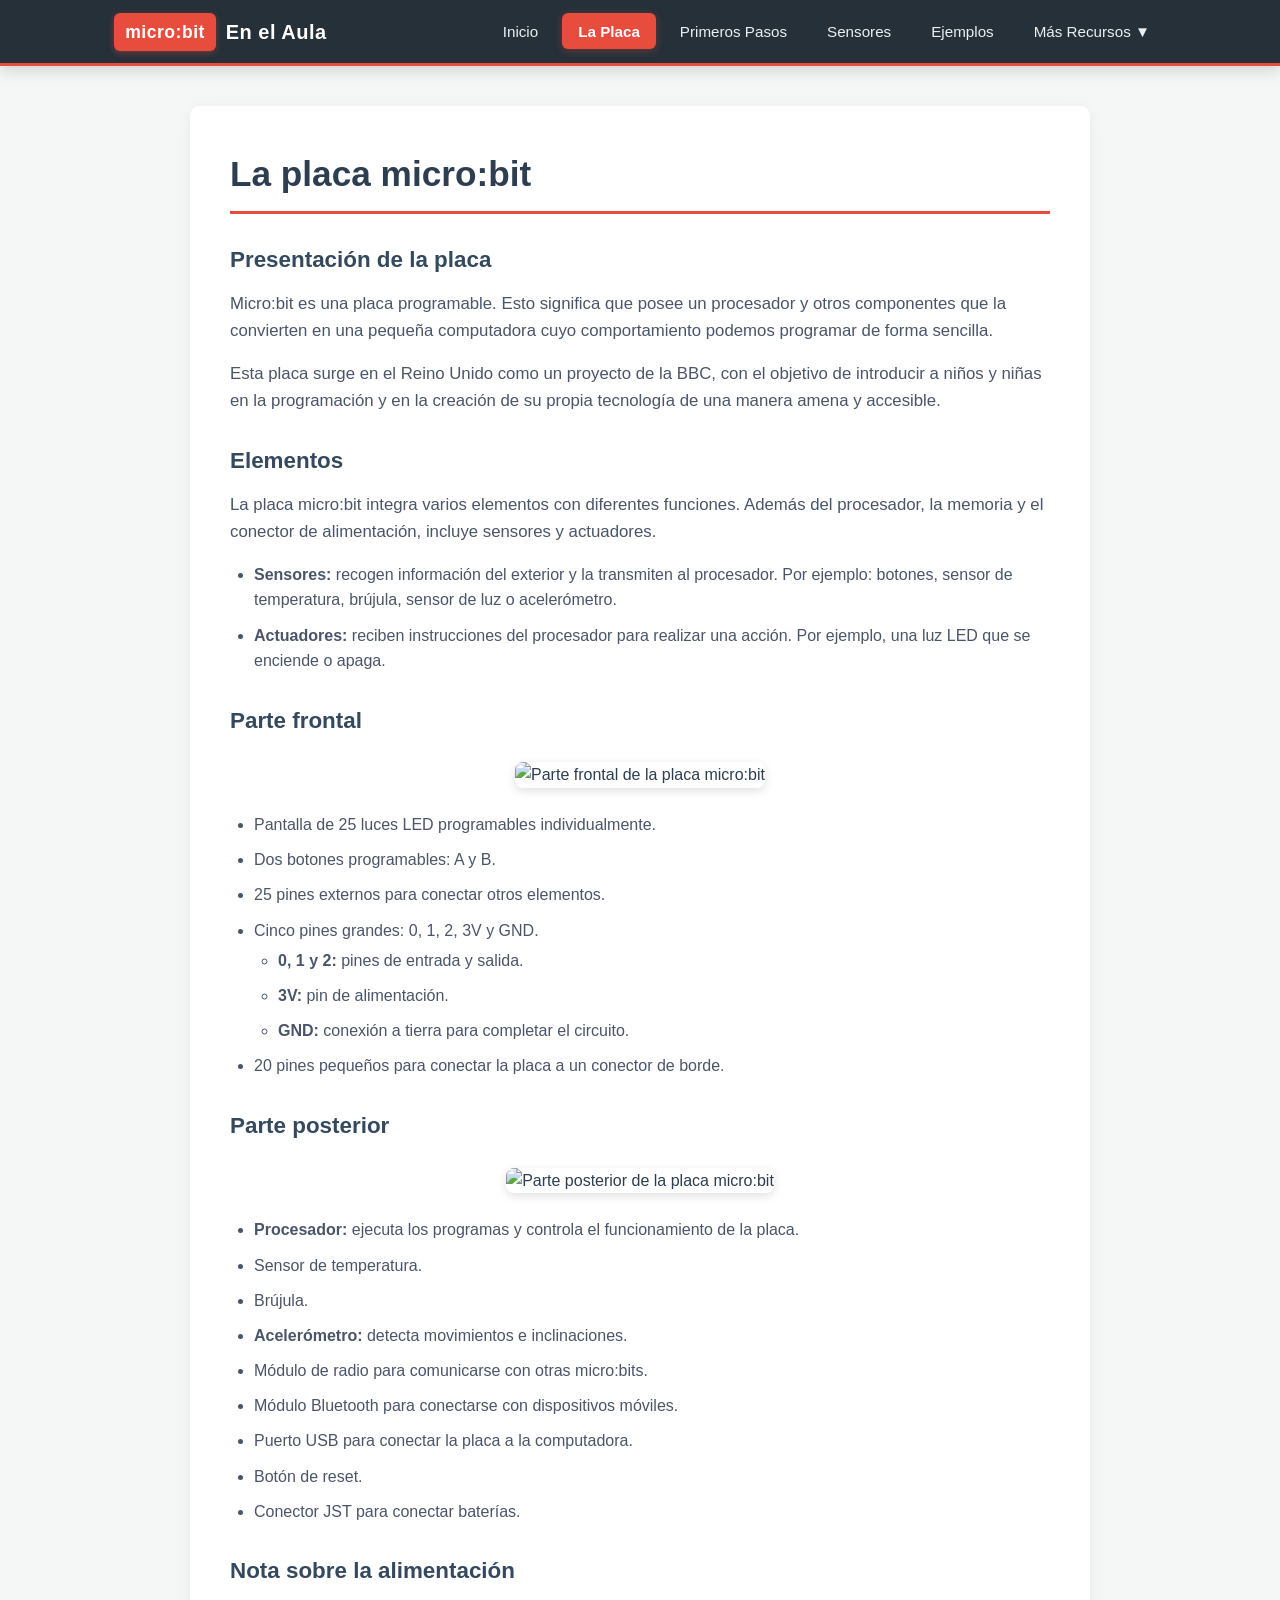
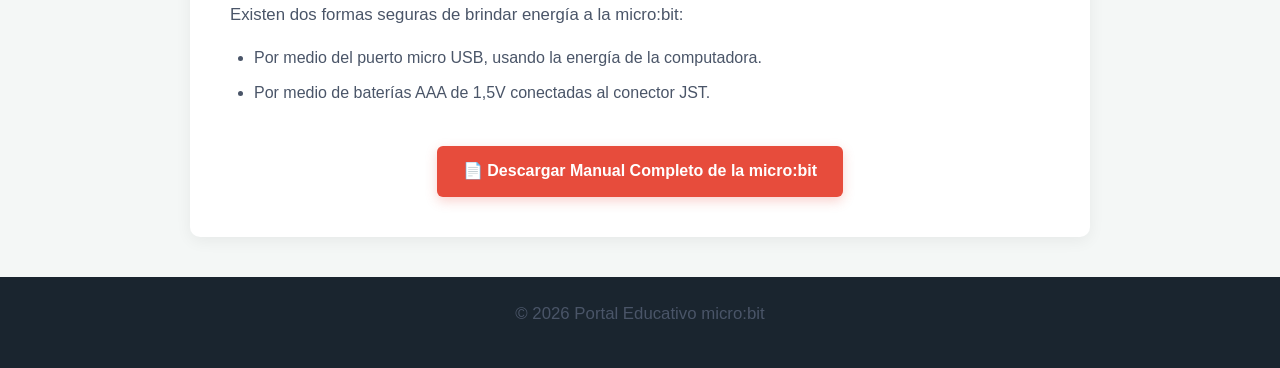
==== la_placa_microbit.html @ 430acf1c "Add files via upload" ====
<!DOCTYPE html>
<html lang="es">
<head>
  <meta charset="UTF-8">
  <meta name="viewport" content="width=device-width, initial-scale=1.0">
  <title>La placa micro:bit | EduPortal</title>
  <!-- Enlace a la hoja de estilos externa e independiente -->
  <link rel="stylesheet" href="estilos.css">
</head>
<body>

  <!-- Navegación Principal -->
  <header>
    <nav class="navbar">
      <a href="index.html" class="logo-container">
        <span class="logo-badge">micro:bit</span>
        <span class="logo-text">En el Aula</span>
      </a>
      <ul class="nav-menu">
        <li><a href="index.html" class="nav-link">Inicio</a></li>
        <li><a href="la_placa_microbit.html" class="nav-link active">La Placa</a></li>
        <li><a href="primeros_pasos.html" class="nav-link">Primeros Pasos</a></li>
        <li><a href="utilizando_sensores.html" class="nav-link">Sensores</a></li>
        <li><a href="ejemplos_sensores.html" class="nav-link">Ejemplos</a></li>
        <li class="dropdown">
          <a href="#" class="nav-link">Más Recursos ▼</a>
          <ul class="dropdown-menu">
            <li><a href="https://ceibal.edu.uy/plataformas-y-programas/microbit/fichas/" target="_blank" class="dropdown-item">Fichas Didácticas</a></li>
            <li><a href="https://ceibal.edu.uy/plataformas-y-programas/microbit/manuales/" target="_blank" class="dropdown-item">Manuales Ceibal</a></li>
            <li><a href="https://makecode.microbit.org/" target="_blank" class="dropdown-item">MakeCode Editor</a></li>
          </ul>
        </li>
      </ul>
    </nav>
  </header>

  <!-- Contenido de la Página -->
  <main class="container">
    <article class="content-card">
      <h1>La placa micro:bit</h1>

      <section>
        <h2>Presentación de la placa</h2>
        <p>
          Micro:bit es una placa programable. Esto significa que posee un procesador
          y otros componentes que la convierten en una pequeña computadora cuyo
          comportamiento podemos programar de forma sencilla.
        </p>
        <p>
          Esta placa surge en el Reino Unido como un proyecto de la BBC, con el
          objetivo de introducir a niños y niñas en la programación y en la creación
          de su propia tecnología de una manera amena y accesible.
        </p>
      </section>

      <section>
        <h2>Elementos</h2>
        <p>
          La placa micro:bit integra varios elementos con diferentes funciones.
          Además del procesador, la memoria y el conector de alimentación, incluye
          sensores y actuadores.
        </p>
        <ul class="feature-list">
          <li>
            <strong>Sensores:</strong> recogen información del exterior y la transmiten
            al procesador. Por ejemplo: botones, sensor de temperatura, brújula,
            sensor de luz o acelerómetro.
          </li>
          <li>
            <strong>Actuadores:</strong> reciben instrucciones del procesador para
            realizar una acción. Por ejemplo, una luz LED que se enciende o apaga.
          </li>
        </ul>
      </section>

      <section>
        <h2>Parte frontal</h2>
        <div class="img-wrapper">
          <img src="../imagenes/la_placa_microbit_1.png" alt="Parte frontal de la placa micro:bit" class="responsive-img">
        </div>
        <ul class="feature-list">
          <li>Pantalla de 25 luces LED programables individualmente.</li>
          <li>Dos botones programables: A y B.</li>
          <li>25 pines externos para conectar otros elementos.</li>
          <li>
            Cinco pines grandes: 0, 1, 2, 3V y GND.
            <ul class="sub-list">
              <li><strong>0, 1 y 2:</strong> pines de entrada y salida.</li>
              <li><strong>3V:</strong> pin de alimentación.</li>
              <li><strong>GND:</strong> conexión a tierra para completar el circuito.</li>
            </ul>
          </li>
          <li>20 pines pequeños para conectar la placa a un conector de borde.</li>
        </ul>
      </section>

      <section>
        <h2>Parte posterior</h2>
        <div class="img-wrapper">
          <img src="../imagenes/la_placa_microbit_2.png" alt="Parte posterior de la placa micro:bit" class="responsive-img">
        </div>
        <ul class="feature-list">
          <li><strong>Procesador:</strong> ejecuta los programas y controla el funcionamiento de la placa.</li>
          <li>Sensor de temperatura.</li>
          <li>Brújula.</li>
          <li><strong>Acelerómetro:</strong> detecta movimientos e inclinaciones.</li>
          <li>Módulo de radio para comunicarse con otras micro:bits.</li>
          <li>Módulo Bluetooth para conectarse con dispositivos móviles.</li>
          <li>Puerto USB para conectar la placa a la computadora.</li>
          <li>Botón de reset.</li>
          <li>Conector JST para conectar baterías.</li>
        </ul>
      </section>

      <section>
        <h2>Nota sobre la alimentación</h2>
        <p>Existen dos formas seguras de brindar energía a la micro:bit:</p>
        <ul class="feature-list">
          <li>Por medio del puerto micro USB, usando la energía de la computadora.</li>
          <li>Por medio de baterías AAA de 1,5V conectadas al conector JST.</li>
        </ul>
      </section>

      <div class="action-box">
        <a href="https://documentos.ceibal.edu.uy/portal/2024/12/Micro_manual-1_La-placa-programable.pdf" target="_blank" class="btn-primary">
          📄 Descargar Manual Completo de la micro:bit
        </a>
      </div>
    </article>
  </main>

  <!-- Pie de página -->
  <footer>
    <p>&copy; 2026 Portal Educativo micro:bit</p>
  </footer>

</body>
</html>
---- estilos.css ----
/* ==========================================================================
   Estilos Generales
   ========================================================================== */
* {
  box-sizing: border-box;
  margin: 0;
  padding: 0;
}

body {
  font-family: 'Segoe UI', Tahoma, Geneva, Verdana, sans-serif;
  line-height: 1.6;
  color: #2c3e50;
  background-color: #f4f7f6;
  display: flex;
  flex-direction: column;
  min-height: 100vh;
}

/* ==========================================================================
   Navegación / Header (Optimizado para resaltar la barra)
   ========================================================================== */
header {
  background-color: rgba(26, 37, 47, 0.95);
  backdrop-filter: blur(8px); /* Efecto cristalino al hacer scroll */
  box-shadow: 0 4px 15px rgba(0, 0, 0, 0.15);
  position: sticky;
  top: 0;
  z-index: 1000;
  border-bottom: 3px solid #e74c3c; /* Línea de acento institucional */
}

.navbar {
  display: flex;
  justify-content: space-between;
  align-items: center;
  max-width: 1100px;
  margin: 0 auto;
  padding: 0.8rem 1.5rem;
}

/* Logo */
.logo-container {
  display: flex;
  align-items: center;
  text-decoration: none;
  gap: 0.6rem;
  transition: transform 0.2s ease;
}

.logo-container:hover {
  transform: scale(1.02);
}

.logo-badge {
  background-color: #e74c3c;
  color: #ffffff;
  font-weight: 800;
  padding: 0.3rem 0.7rem;
  border-radius: 6px;
  font-size: 1.1rem;
  letter-spacing: 0.5px;
  box-shadow: 0 2px 6px rgba(231, 76, 60, 0.4);
}

.logo-text {
  color: #ffffff;
  font-size: 1.25rem;
  font-weight: 700;
  letter-spacing: 0.5px;
}

/* Menú de Enlaces */
.nav-menu {
  display: flex;
  list-style: none;
  align-items: center;
  gap: 0.5rem;
}

.nav-link {
  color: #ecf0f1;
  text-decoration: none;
  font-weight: 500;
  font-size: 0.95rem;
  padding: 0.6rem 1rem;
  border-radius: 6px;
  position: relative;
  transition: all 0.25s ease;
}

/* Animación de línea bajo los enlaces */
.nav-link::after {
  content: '';
  position: absolute;
  width: 0;
  height: 2px;
  bottom: 4px;
  left: 50%;
  background-color: #e74c3c;
  transition: all 0.25s ease;
  transform: translateX(-50%);
}

.nav-link:hover::after {
  width: 70%;
}

.nav-link:hover {
  color: #ffffff;
  background-color: rgba(255, 255, 255, 0.08);
}

/* Estado Activo */
.nav-link.active {
  color: #ffffff;
  background-color: #e74c3c;
  font-weight: 600;
  box-shadow: 0 2px 8px rgba(231, 76, 60, 0.3);
}

.nav-link.active::after {
  display: none;
}

/* Desplegable (Dropdown) */
.dropdown {
  position: relative;
}

.dropdown-menu {
  display: none;
  position: absolute;
  top: 120%;
  right: 0;
  background-color: #2c3e50;
  list-style: none;
  min-width: 200px;
  border-radius: 8px;
  box-shadow: 0 8px 20px rgba(0, 0, 0, 0.25);
  overflow: hidden;
  border: 1px solid rgba(255, 255, 255, 0.05);
  animation: fadeIn 0.2s ease forwards;
}

@keyframes fadeIn {
  from { opacity: 0; transform: translateY(-8px); }
  to { opacity: 1; transform: translateY(0); }
}

.dropdown:hover .dropdown-menu {
  display: block;
}

.dropdown-item {
  display: block;
  padding: 0.75rem 1.2rem;
  color: #ecf0f1;
  text-decoration: none;
  font-size: 0.9rem;
  transition: background-color 0.2s ease, padding-left 0.2s ease;
}

.dropdown-item:hover {
  background-color: #e74c3c;
  color: #ffffff;
  padding-left: 1.5rem;
}

/* ==========================================================================
   Contenido Principal
   ========================================================================== */
.container {
  flex: 1;
  max-width: 900px;
  width: 90%;
  margin: 2.5rem auto;
}

.content-card {
  background: #ffffff;
  padding: 2.5rem;
  border-radius: 10px;
  box-shadow: 0 4px 16px rgba(0, 0, 0, 0.06);
}

h1 {
  color: #2c3e50;
  font-size: 2.2rem;
  margin-bottom: 1.5rem;
  border-bottom: 3px solid #e74c3c;
  padding-bottom: 0.5rem;
}

h2 {
  color: #34495e;
  font-size: 1.4rem;
  margin-top: 1.8rem;
  margin-bottom: 0.8rem;
}

p {
  margin-bottom: 1rem;
  font-size: 1.05rem;
  color: #4a5568;
}

/* Listas */
.feature-list {
  margin-left: 1.5rem;
  margin-bottom: 1.5rem;
}

.feature-list li {
  margin-bottom: 0.6rem;
  color: #4a5568;
}

.sub-list {
  margin-left: 1.5rem;
  margin-top: 0.3rem;
  list-style-type: circle;
}

/* Imágenes */
.img-wrapper {
  margin: 1.5rem 0;
  text-align: center;
}

.responsive-img {
  max-width: 100%;
  height: auto;
  border-radius: 8px;
  box-shadow: 0 3px 10px rgba(0, 0, 0, 0.12);
}

/* Botones y Acciones */
.action-box {
  margin-top: 2.5rem;
  text-align: center;
}

.btn-primary {
  display: inline-block;
  background-color: #e74c3c;
  color: #ffffff;
  padding: 0.8rem 1.6rem;
  text-decoration: none;
  font-weight: 600;
  border-radius: 6px;
  transition: all 0.3s ease;
  box-shadow: 0 4px 12px rgba(231, 76, 60, 0.25);
}

.btn-primary:hover {
  background-color: #c0392b;
  transform: translateY(-2px);
  box-shadow: 0 6px 15px rgba(231, 76, 60, 0.35);
}

/* ==========================================================================
   Footer
   ========================================================================== */
footer {
  background-color: #1a252f;
  color: #bdc3c7;
  text-align: center;
  padding: 1.5rem;
  margin-top: auto;
  font-size: 0.9rem;
}
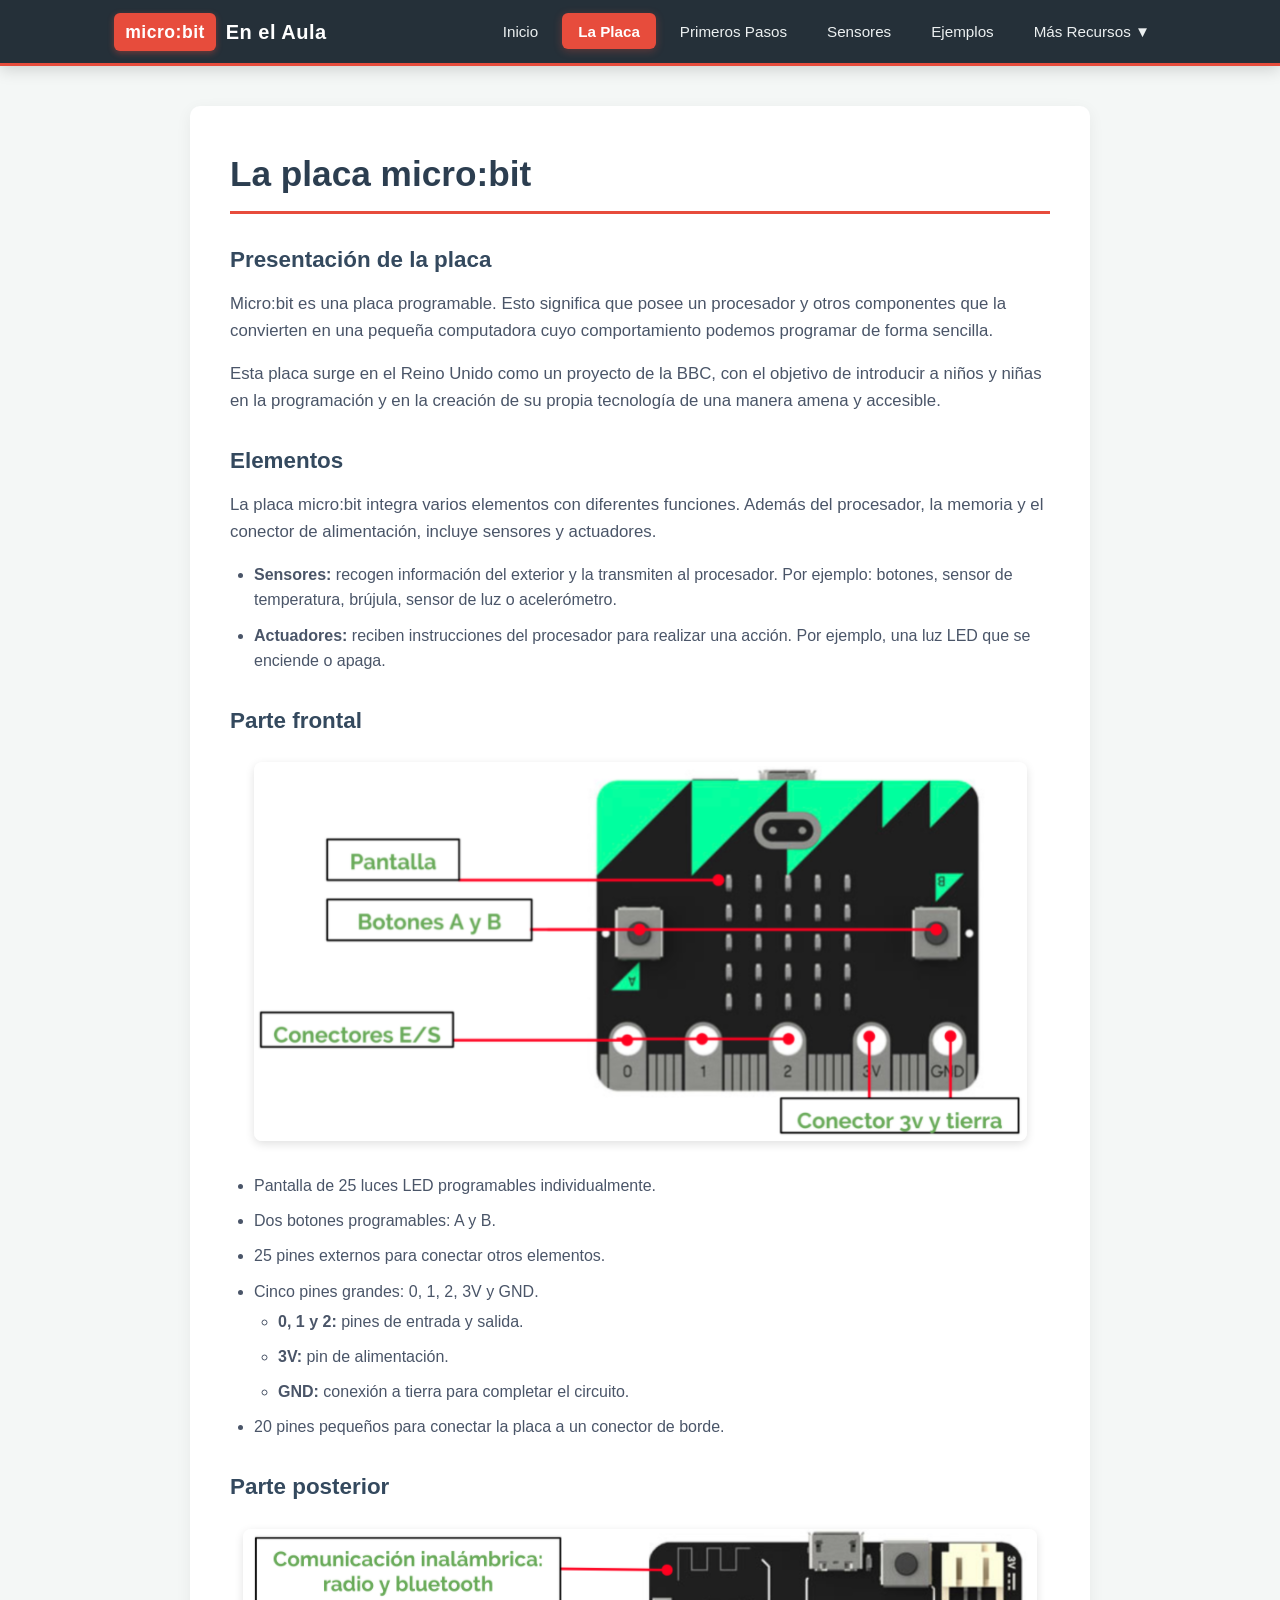
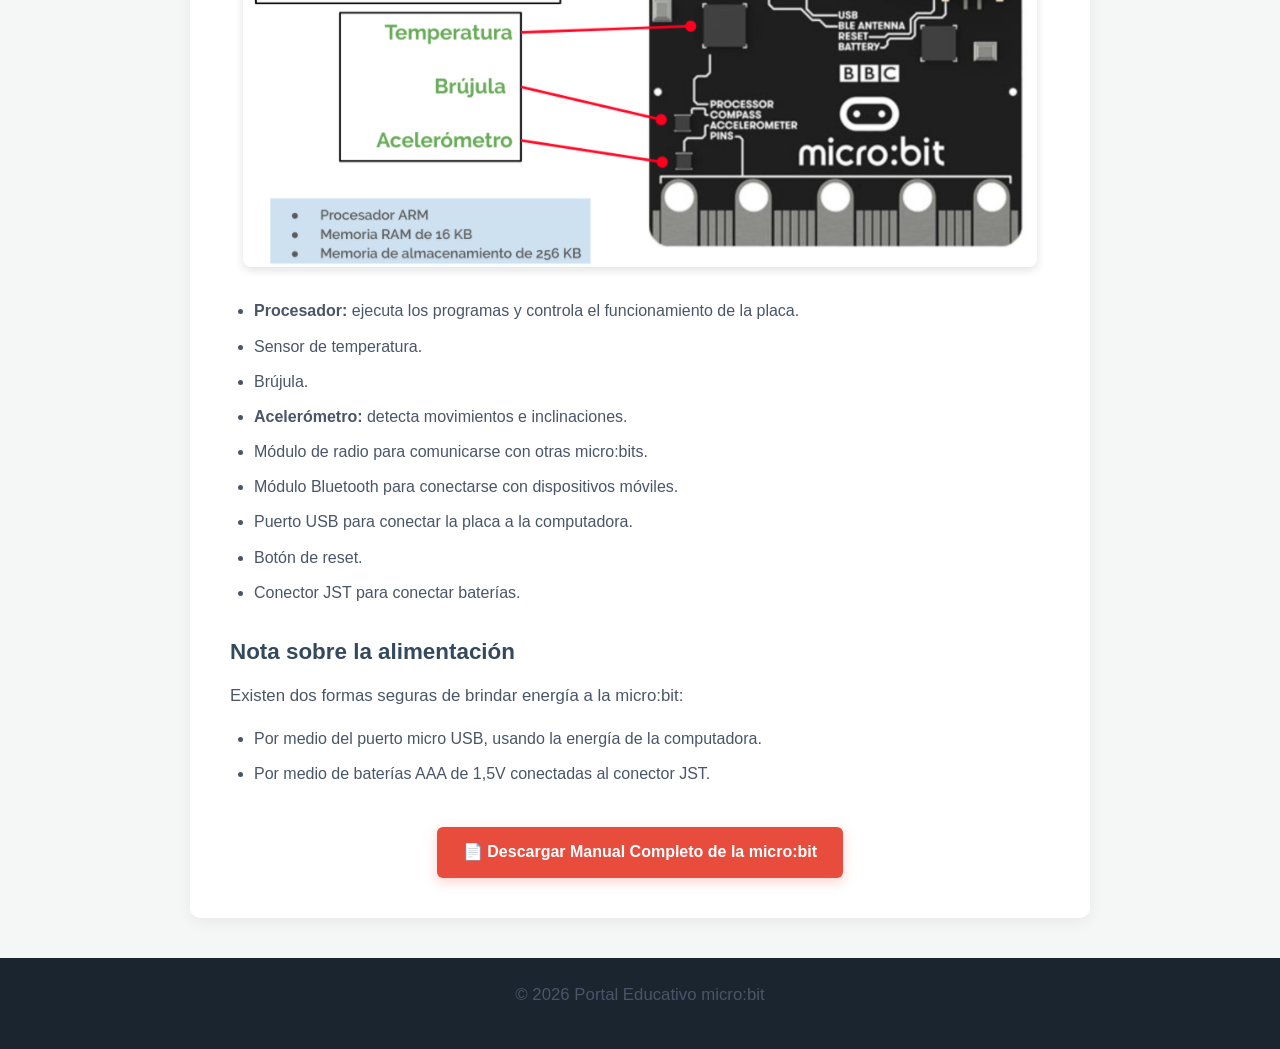
==== commit 4cdc8151: "la_placa_microbit.html" ====
--- a/la_placa_microbit.html
+++ b/la_placa_microbit.html
@@ -76,7 +76,7 @@
       <section>
         <h2>Parte frontal</h2>
         <div class="img-wrapper">
-          <img src="../imagenes/la_placa_microbit_1.png" alt="Parte frontal de la placa micro:bit" class="responsive-img">
+          <img src="imagenes/la_placa_microbit_1.png" alt="Parte frontal de la placa micro:bit" class="responsive-img">
         </div>
         <ul class="feature-list">
           <li>Pantalla de 25 luces LED programables individualmente.</li>
@@ -135,4 +135,4 @@
   </footer>
 
 </body>
-</html>+</html>
